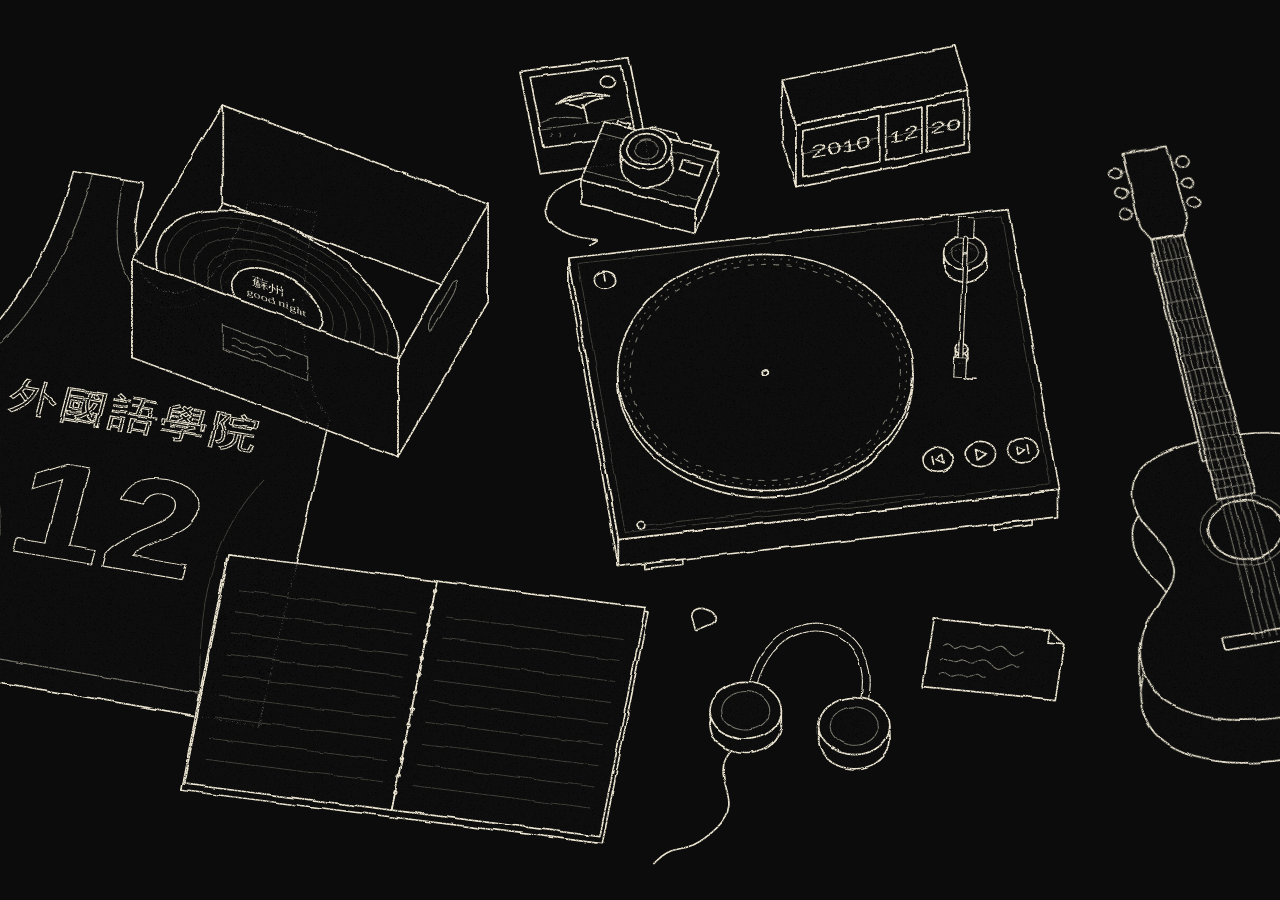
==== index.html @ b19bca1e "First working version of the Old Songs player Line-drawn desk scene (chalk style) with a turntable, " ====
<!doctype html>
<html lang="zh-Hant">
<head>
<meta charset="utf-8">
<meta name="viewport" content="width=device-width, initial-scale=1, viewport-fit=cover">
<meta name="theme-color" content="#0B0C0B">
<title>舊歌</title>
<link rel="icon" href="data:,">
<link rel="stylesheet" href="css/style.css">
</head>
<body>
<main id="stage"></main>
<audio id="audio" preload="metadata" playsinline></audio>
<script type="module" src="js/app.js"></script>
</body>
</html>
---- css/style.css ----
/* 手寫字體的位置：字體選定後，把檔案放到 fonts/handwriting.woff2，
   再把下面這段的註解拿掉。在那之前用系統裡的楷體，樣子和設計稿不同。

@font-face {
  font-family: "Handwriting";
  src: url("../fonts/handwriting.woff2") format("woff2");
  font-display: swap;
}
*/

:root {
  --bg: #0B0C0B;
  --ink: #EDE6D3;
  --hand: "Handwriting", "Iansui", "Kaiti TC", "BiauKai", "STKaiti", "DFKai-SB", "KaiTi", cursive;
}

* { box-sizing: border-box; }

html, body {
  margin: 0;
  height: 100%;
  background: var(--bg);
  color: var(--ink);
  overflow: hidden;
  overscroll-behavior: none;
}

#stage {
  position: fixed;
  inset: 0;
  display: flex;
  align-items: center;
  justify-content: center;
}

.layer {
  position: absolute;
  inset: 0;
  width: 100%;
  height: 100%;
  display: block;
  overflow: hidden;
  touch-action: none;
  user-select: none;
  -webkit-user-select: none;
  -webkit-tap-highlight-color: transparent;
  font-family: var(--hand);
  will-change: transform;   /* 每一層各自合成，互不牽連 */
}

.layer * { vector-effect: non-scaling-stroke; }

/* 上面幾層只是疊上去的畫，不擋住下面的操作；手機上的按鈕和進度線例外 */
#layer-text, #layer-rec, #layer-top { pointer-events: none; }
#layer-top .btn, #layer-top .seek { pointer-events: auto; }

/* 線條的幾種筆觸 */
.s { fill: var(--bg); stroke: var(--ink); stroke-width: var(--w, 1.7); stroke-linejoin: round; stroke-linecap: round; }
.l { fill: none; stroke: var(--ink); stroke-width: var(--w, 1.7); stroke-linejoin: round; stroke-linecap: round; }
.f { fill: none; stroke: var(--ink); stroke-width: var(--wf, 1.1); stroke-linecap: round; opacity: .5; }
.g { fill: none; stroke: var(--ink); stroke-width: 1; opacity: .24; }
.to { fill: none; stroke: var(--ink); stroke-linecap: round; }
.ti { fill: none; stroke: var(--bg); stroke-linecap: round; }
.bo { fill: none; stroke: var(--ink); stroke-linecap: butt; }
.bi { fill: none; stroke: var(--bg); stroke-linecap: butt; }
.dot { fill: var(--ink); stroke: none; }
.tx { fill: var(--ink); stroke: none; font-family: var(--hand); }
.ot { fill: none; stroke: var(--ink); stroke-width: 1.2; font-family: var(--hand); }
.nb { fill: none; stroke: var(--ink); stroke-width: 1.2; font-family: "Arial Narrow", "Helvetica Neue", Arial, sans-serif; font-weight: 700; }
.dg { fill: var(--ink); stroke: none; font-family: "Helvetica Neue", "Arial Narrow", Arial, sans-serif; font-weight: 200; }
.hit { fill: transparent; stroke: none; }

.mobile { --w: 1.35; --wf: .9; }

/* 轉盤上的唱片 */
.spin { animation: spin 1.8s linear infinite; animation-play-state: paused; }
.is-playing .spin { animation-play-state: running; }
@keyframes spin { to { transform: rotate(360deg); } }

/* 唱臂 */
#arm { transition: transform .9s cubic-bezier(.4, 0, .2, 1); }
#arm.track { transition: transform .4s linear; }

/* 盒子裡的唱片 */
.rec { cursor: grab; }
.rec .lift { transition: transform .28s cubic-bezier(.3, .7, .3, 1); }
.rec.up .lift { transform: translate(0, -200px); }
.rec.peek .lift { transform: translate(0, -34px); }
.dragging, .dragging .rec { cursor: grabbing; }

/* 按鈕和進度線 */
.btn { cursor: pointer; outline: none; }
.btn:hover .ring, .btn:focus-visible .ring { stroke-width: 2.6; }
.seek { cursor: pointer; }

/* 筆記本上的歌詞 */
.ly { fill: var(--ink); font-family: var(--hand); opacity: 0; transition: opacity .5s ease; }
.ly.on { opacity: 1; }
.ly.past { opacity: .4; }

.dim { opacity: .28; }

@media (prefers-reduced-motion: reduce) {
  .spin { animation: none; }
  .rec .lift, #arm { transition: none; }
}
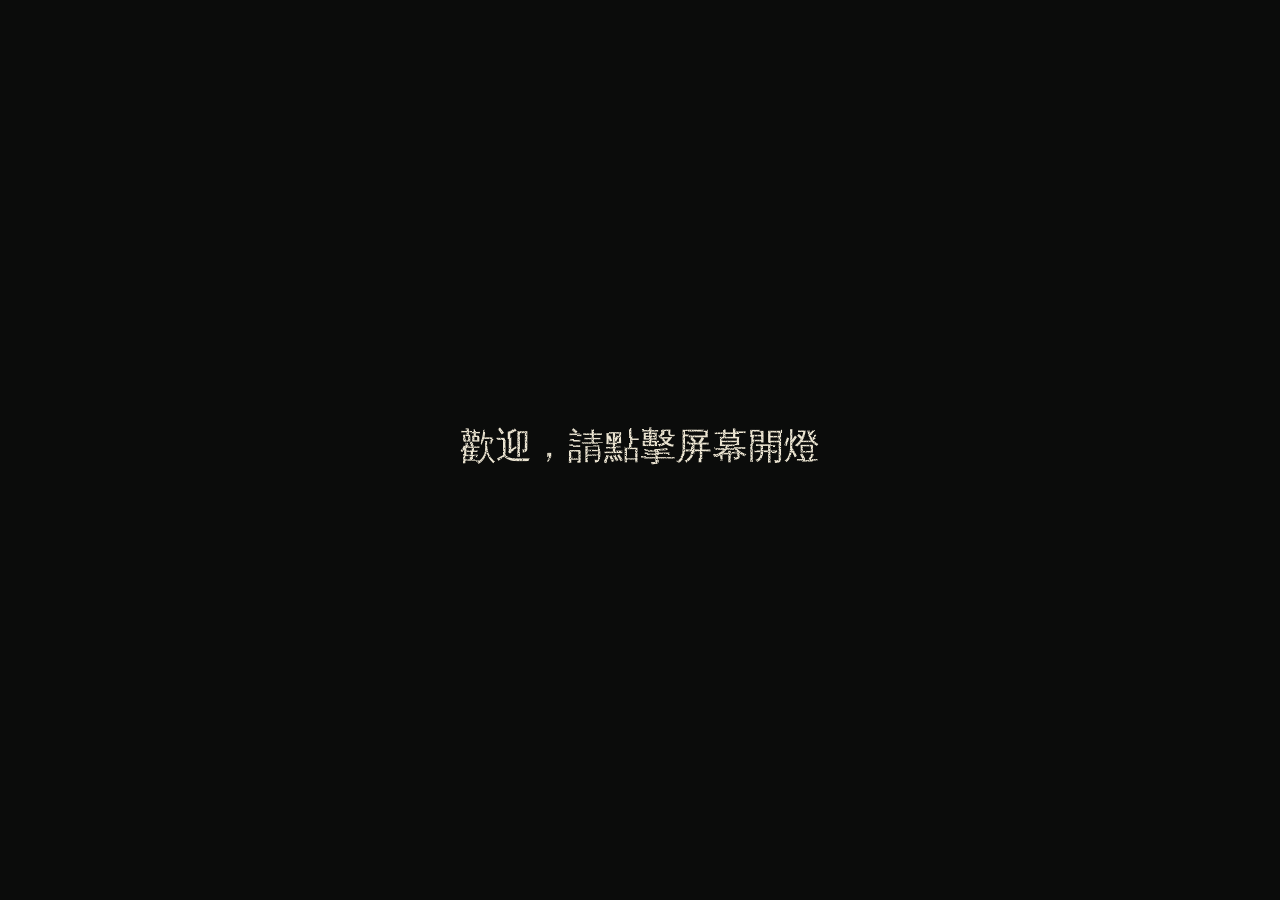
==== commit 143fef34: "Add a desk lamp, a dark welcome screen and a lights-off player view The page opens dark with a swayi" ====
--- a/index.html
+++ b/index.html
@@ -9,7 +9,34 @@
 <link rel="stylesheet" href="css/style.css">
 </head>
 <body>
-<main id="stage"></main>
+<!-- 粉筆線條的濾鏡，整個頁面共用 -->
+<svg id="defs" width="0" height="0" aria-hidden="true" focusable="false"><defs></defs></svg>
+
+<main id="stage" class="light-off">
+  <!-- 桌面：由 js/app.js 畫出來 -->
+  <div id="desk"></div>
+
+  <!-- 還沒開燈時 -->
+  <div id="welcome">
+    <svg viewBox="0 0 600 200" role="img" aria-label="歡迎，請點擊屏幕開燈">
+      <g class="chalk boil"><text class="tx" x="300" y="108" text-anchor="middle" font-size="34">歡迎，請點擊屏幕開燈</text></g>
+    </svg>
+  </div>
+
+  <!-- 關燈後的播放器 -->
+  <section id="player" aria-hidden="true" aria-label="播放器">
+    <button class="p-x" type="button" data-act="close" aria-label="回到桌面">
+      <svg viewBox="0 0 44 44" aria-hidden="true"><g class="chalk boil"><path class="l" d="M13,13 L31,31 M31,13 L13,31"></path></g></svg>
+    </button>
+    <header class="p-head">
+      <h1 id="p-title"></h1>
+      <p id="p-credits"></p>
+    </header>
+    <div id="p-lyrics"></div>
+    <svg id="p-controls" viewBox="0 0 320 124" role="group" aria-label="播放控制"></svg>
+  </section>
+</main>
+
 <audio id="audio" preload="metadata" playsinline></audio>
 <script type="module" src="js/app.js"></script>
 </body>
--- a/css/style.css
+++ b/css/style.css
@@ -50,9 +50,9 @@
 
 .layer * { vector-effect: non-scaling-stroke; }
 
-/* 上面幾層只是疊上去的畫，不擋住下面的操作；手機上的按鈕和進度線例外 */
-#layer-text, #layer-rec, #layer-top { pointer-events: none; }
-#layer-top .btn, #layer-top .seek { pointer-events: auto; }
+/* 上面幾層只是疊上去的畫，不擋住下面的操作；手機上的按鈕、進度線和檯燈例外 */
+#layer-text, #layer-rec, #layer-top, #layer-shade, #layer-lamp { pointer-events: none; }
+#layer-top .btn, #layer-top .seek, #layer-lamp .btn { pointer-events: auto; }
 
 /* 線條的幾種筆觸 */
 .s { fill: var(--bg); stroke: var(--ink); stroke-width: var(--w, 1.7); stroke-linejoin: round; stroke-linecap: round; }
@@ -91,7 +91,9 @@
 /* 按鈕和進度線 */
 .btn { cursor: pointer; outline: none; }
 .btn:hover .ring, .btn:focus-visible .ring { stroke-width: 2.6; }
-.seek { cursor: pointer; }
+/* 進度線不要瀏覽器預設的方框；用鍵盤選到它時，改成把圓點加粗來示意 */
+.seek { cursor: pointer; outline: none; }
+.seek:focus-visible .seek-knob { stroke-width: 3; }
 
 /* 筆記本上的歌詞 */
 .ly { fill: var(--ink); font-family: var(--hand); opacity: 0; transition: opacity .5s ease; }
@@ -104,3 +106,134 @@
   .spin { animation: none; }
   .rec .lift, #arm { transition: none; }
 }
+
+/* ---------- 開燈、關燈 ---------- */
+
+#desk {
+  position: absolute;
+  inset: 0;
+  opacity: 1;
+  visibility: visible;
+  transition: opacity 1.1s ease, visibility 0s;
+}
+.light-off #desk, .mode-player #desk {
+  opacity: 0;
+  visibility: hidden;
+  transition: opacity .5s ease, visibility 0s linear .5s;
+}
+/* 剛開燈的那一下：閃兩下才亮穩 */
+.just-lit #desk { animation: lit 1.1s ease-out; }
+@keyframes lit {
+  0% { opacity: 0; }
+  8% { opacity: .75; }
+  14% { opacity: .12; }
+  30% { opacity: .9; }
+  38% { opacity: .55; }
+  100% { opacity: 1; }
+}
+
+#obj-notebook { cursor: pointer; }
+
+#welcome {
+  position: absolute;
+  inset: 0;
+  display: flex;
+  align-items: center;
+  justify-content: center;
+  cursor: pointer;
+  transition: opacity .4s ease, visibility 0s;
+}
+#welcome svg {
+  width: min(86vw, 640px);
+  height: auto;
+  overflow: visible;
+  font-family: var(--hand);
+  animation: sway 3.4s ease-in-out infinite alternate;
+}
+.light-on #welcome, .mode-player #welcome {
+  opacity: 0;
+  visibility: hidden;
+  pointer-events: none;
+  transition: opacity .4s ease, visibility 0s linear .4s;
+}
+@keyframes sway {
+  from { transform: translate(-3px, 2px) rotate(-1.4deg); }
+  to { transform: translate(3px, -2px) rotate(1.2deg); }
+}
+
+/* ---------- 關燈後的播放器 ---------- */
+
+#player {
+  position: absolute;
+  inset: 0;
+  display: flex;
+  flex-direction: column;
+  align-items: center;
+  gap: 12px;
+  padding: max(20px, env(safe-area-inset-top)) 20px max(20px, env(safe-area-inset-bottom));
+  font-family: var(--hand);
+  opacity: 0;
+  visibility: hidden;
+  pointer-events: none;
+  transition: opacity .5s ease, visibility 0s linear .5s;
+}
+.mode-player #player {
+  opacity: 1;
+  visibility: visible;
+  pointer-events: auto;
+  transition: opacity .7s ease .2s, visibility 0s;
+}
+#player * { vector-effect: non-scaling-stroke; }
+
+.p-x {
+  position: absolute;
+  top: max(12px, env(safe-area-inset-top));
+  right: 12px;
+  width: 52px;
+  height: 52px;
+  padding: 0;
+  border: 0;
+  background: none;
+  color: var(--ink);
+  cursor: pointer;
+}
+.p-x svg { width: 100%; height: 100%; display: block; }
+.p-x:hover .l, .p-x:focus-visible .l { stroke-width: 2.8; }
+.p-x:focus { outline: none; }
+
+.p-head { text-align: center; margin-top: 34px; padding: 0 44px; }
+#p-title { margin: 0; font-size: clamp(26px, 4.2vw, 40px); font-weight: 400; line-height: 1.3; }
+#p-credits { margin: 6px 0 0; font-size: 15px; opacity: .55; }
+
+#p-lyrics {
+  position: relative;   /* 讓每一句的位置以這個捲動區為準，才能把正在唱的那句捲到正中間 */
+  flex: 1 1 auto;
+  width: min(100%, 560px);
+  min-height: 0;
+  overflow-y: auto;
+  padding: 30vh 0;
+  text-align: center;
+  scrollbar-width: none;
+  -webkit-mask-image: linear-gradient(to bottom, transparent 0, #000 22%, #000 78%, transparent 100%);
+  mask-image: linear-gradient(to bottom, transparent 0, #000 22%, #000 78%, transparent 100%);
+}
+#p-lyrics::-webkit-scrollbar { display: none; }
+.pl {
+  margin: 0;
+  padding: 7px 8px;
+  font-size: clamp(19px, 2.4vw, 23px);
+  line-height: 1.5;
+  opacity: .28;
+  cursor: pointer;
+  transition: opacity .4s ease, transform .4s ease;
+}
+.pl.past { opacity: .45; }
+.pl.now { opacity: 1; transform: scale(1.12); }
+.p-empty { opacity: .4; font-size: 17px; padding-top: 8px; }
+
+#p-controls { flex: 0 0 auto; width: min(100%, 340px); height: auto; overflow: visible; }
+
+@media (prefers-reduced-motion: reduce) {
+  #welcome svg, .just-lit #desk { animation: none; }
+  .pl { transition: none; }
+}
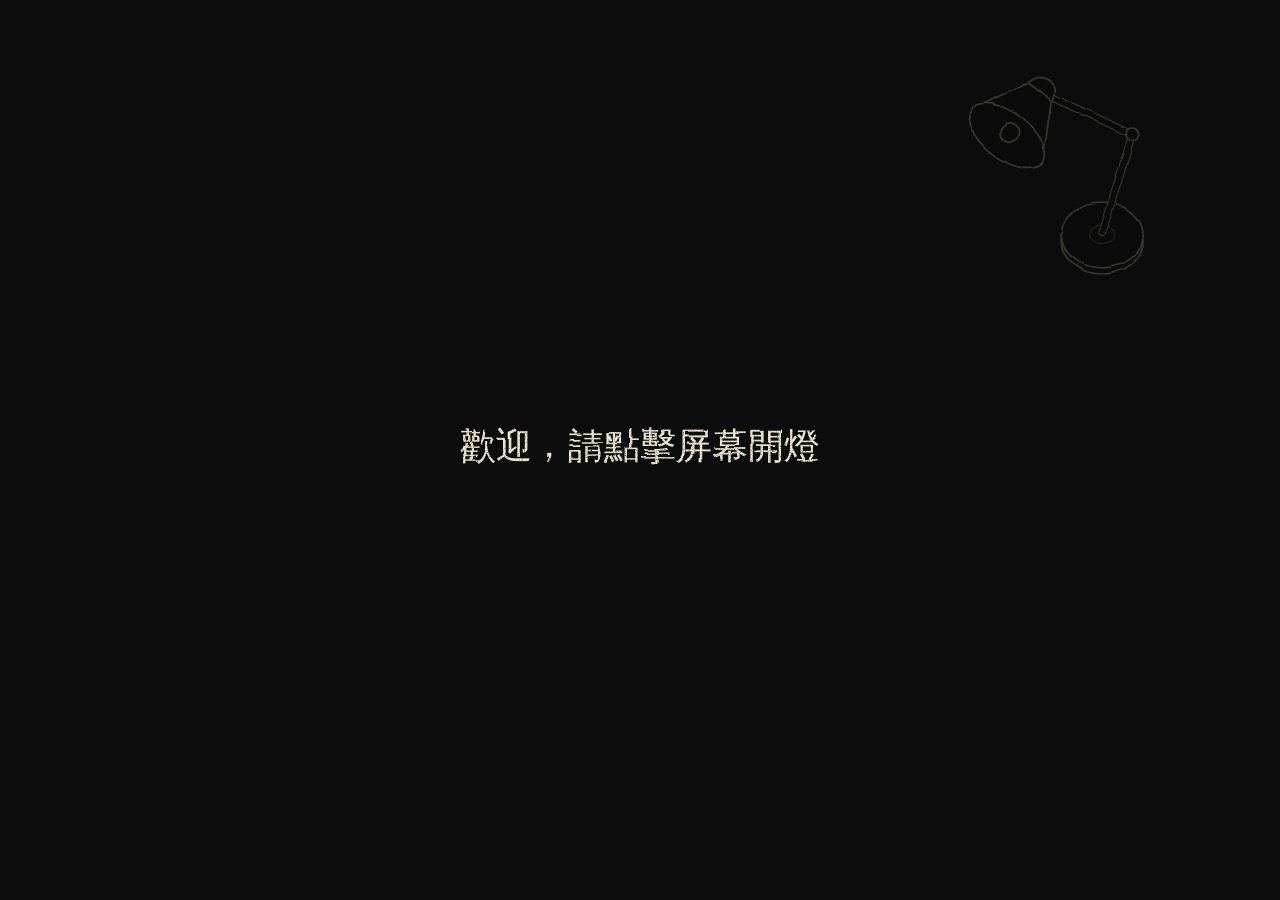
==== commit 30484cf0: "Name the site 未完工的夏天2010-2013 The name is used for the page title, the share title and the lock-scre" ====
--- a/index.html
+++ b/index.html
@@ -4,7 +4,9 @@
 <meta charset="utf-8">
 <meta name="viewport" content="width=device-width, initial-scale=1, viewport-fit=cover">
 <meta name="theme-color" content="#0B0C0B">
-<title>舊歌</title>
+<title>未完工的夏天2010-2013</title>
+<meta property="og:title" content="未完工的夏天2010-2013">
+<meta property="og:type" content="music.album">
 <link rel="icon" href="data:,">
 <link rel="stylesheet" href="css/style.css">
 </head>
--- a/css/style.css
+++ b/css/style.css
@@ -116,11 +116,17 @@
   visibility: visible;
   transition: opacity 1.1s ease, visibility 0s;
 }
-.light-off #desk, .mode-player #desk {
+.mode-player #desk {
   opacity: 0;
   visibility: hidden;
   transition: opacity .5s ease, visibility 0s linear .5s;
 }
+/* 還沒開燈：桌上的東西都看不見，只有檯燈隱約有個輪廓，燈罩口是暗的 */
+#desk .layer { transition: opacity .9s ease; }
+.light-off #desk { pointer-events: none; }
+.light-off #desk .layer { opacity: 0; }
+.light-off #desk #layer-lamp { opacity: .2; }
+.light-off .mouth { fill: var(--bg); fill-opacity: 1; }
 /* 剛開燈的那一下：閃兩下才亮穩 */
 .just-lit #desk { animation: lit 1.1s ease-out; }
 @keyframes lit {
@@ -133,6 +139,14 @@
 }
 
 #obj-notebook { cursor: pointer; }
+
+/* 開燈後幾秒沒有動作：空轉盤上浮出一行字，提示該怎麼做 */
+.tip { opacity: 0; transition: opacity .9s ease; pointer-events: none; }
+.show-hint .tip { opacity: .85; animation: tip 2.4s ease-in-out infinite alternate; }
+@keyframes tip { from { opacity: .5; } to { opacity: .95; } }
+
+/* 燈罩口：亮著的燈 */
+.mouth { fill: #F3DDAE; fill-opacity: .9; }
 
 #welcome {
   position: absolute;
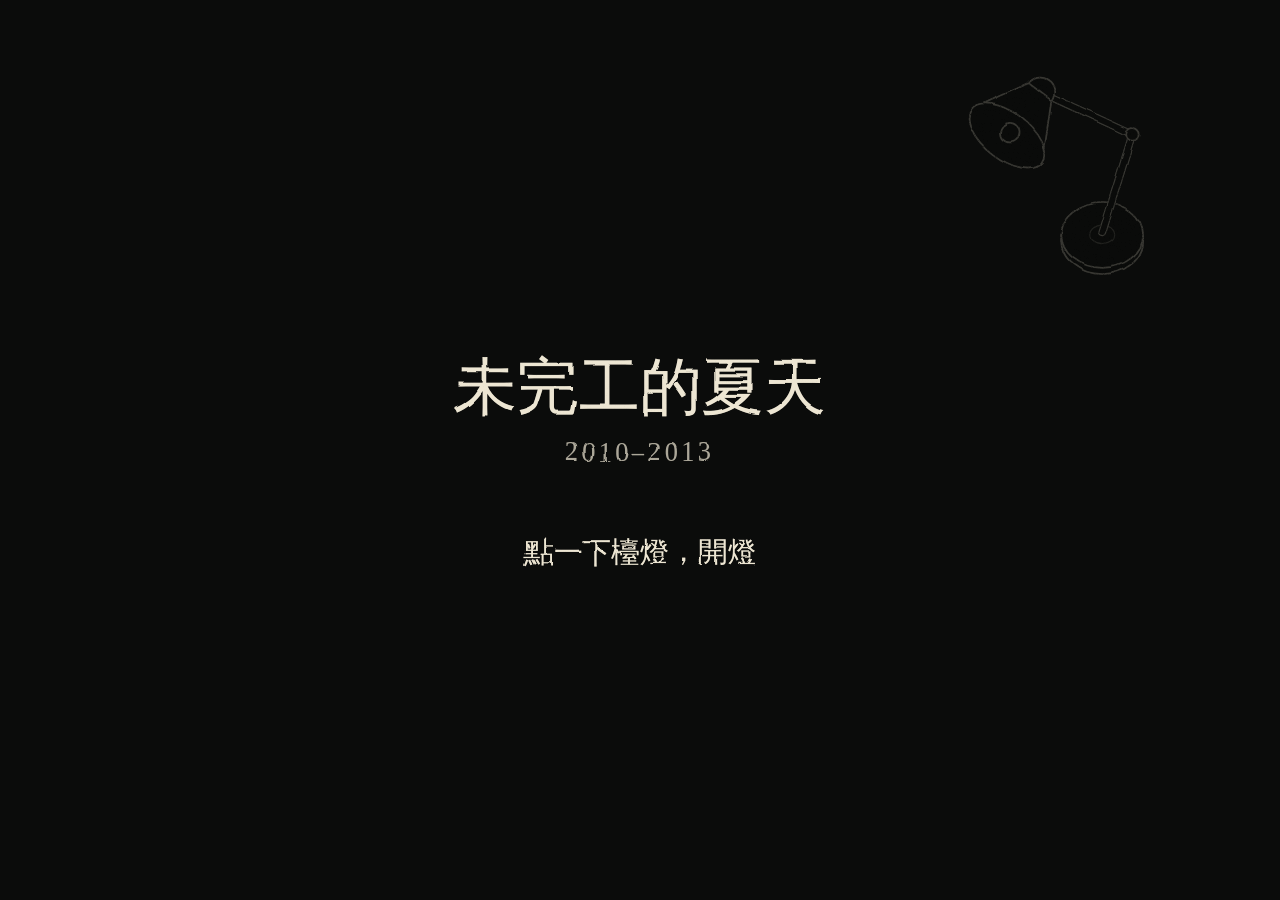
==== commit b7b748bc: "Put the site name on the welcome screen; only the lamp turns the light on The dark screen now reads " ====
--- a/index.html
+++ b/index.html
@@ -20,8 +20,12 @@
 
   <!-- 還沒開燈時 -->
   <div id="welcome">
-    <svg viewBox="0 0 600 200" role="img" aria-label="歡迎，請點擊屏幕開燈">
-      <g class="chalk boil"><text class="tx" x="300" y="108" text-anchor="middle" font-size="34">歡迎，請點擊屏幕開燈</text></g>
+    <svg viewBox="0 0 600 300" role="img" aria-label="未完工的夏天，2010 到 2013。點一下檯燈，開燈。">
+      <g class="chalk boil">
+        <text class="tx" x="300" y="112" text-anchor="middle" font-size="56">未完工的夏天</text>
+        <text class="tx" x="300" y="160" text-anchor="middle" font-size="24" letter-spacing="3" opacity=".6">2010–2013</text>
+      </g>
+      <g class="chalk boil w-prompt"><text class="tx" x="300" y="252" text-anchor="middle" font-size="26">點一下檯燈，開燈</text></g>
     </svg>
   </div>
 
--- a/css/style.css
+++ b/css/style.css
@@ -125,7 +125,9 @@
 #desk .layer { transition: opacity .9s ease; }
 .light-off #desk { pointer-events: none; }
 .light-off #desk .layer { opacity: 0; }
-.light-off #desk #layer-lamp { opacity: .2; }
+.light-off #desk #layer-lamp { opacity: .2; animation: lampwait 2.6s ease-in-out infinite alternate; }
+/* 等人來點的檯燈：輪廓緩緩地明暗，讓人注意到它 */
+@keyframes lampwait { from { opacity: .16; } to { opacity: .42; } }
 .light-off .mouth { fill: var(--bg); fill-opacity: 1; }
 /* 剛開燈的那一下：閃兩下才亮穩 */
 .just-lit #desk { animation: lit 1.1s ease-out; }
@@ -154,14 +156,19 @@
   display: flex;
   align-items: center;
   justify-content: center;
-  cursor: pointer;
+  pointer-events: none;   /* 字不擋住檯燈：只有點檯燈才開燈 */
   transition: opacity .4s ease, visibility 0s;
 }
 #welcome svg {
-  width: min(86vw, 640px);
+  width: min(88vw, 660px);
   height: auto;
   overflow: visible;
   font-family: var(--hand);
+}
+/* 只有提示那一行在晃 */
+.w-prompt {
+  transform-box: fill-box;
+  transform-origin: center;
   animation: sway 3.4s ease-in-out infinite alternate;
 }
 .light-on #welcome, .mode-player #welcome {
@@ -248,6 +255,6 @@
 #p-controls { flex: 0 0 auto; width: min(100%, 340px); height: auto; overflow: visible; }
 
 @media (prefers-reduced-motion: reduce) {
-  #welcome svg, .just-lit #desk { animation: none; }
+  .w-prompt, .just-lit #desk, .light-off #desk #layer-lamp { animation: none; }
   .pl { transition: none; }
 }
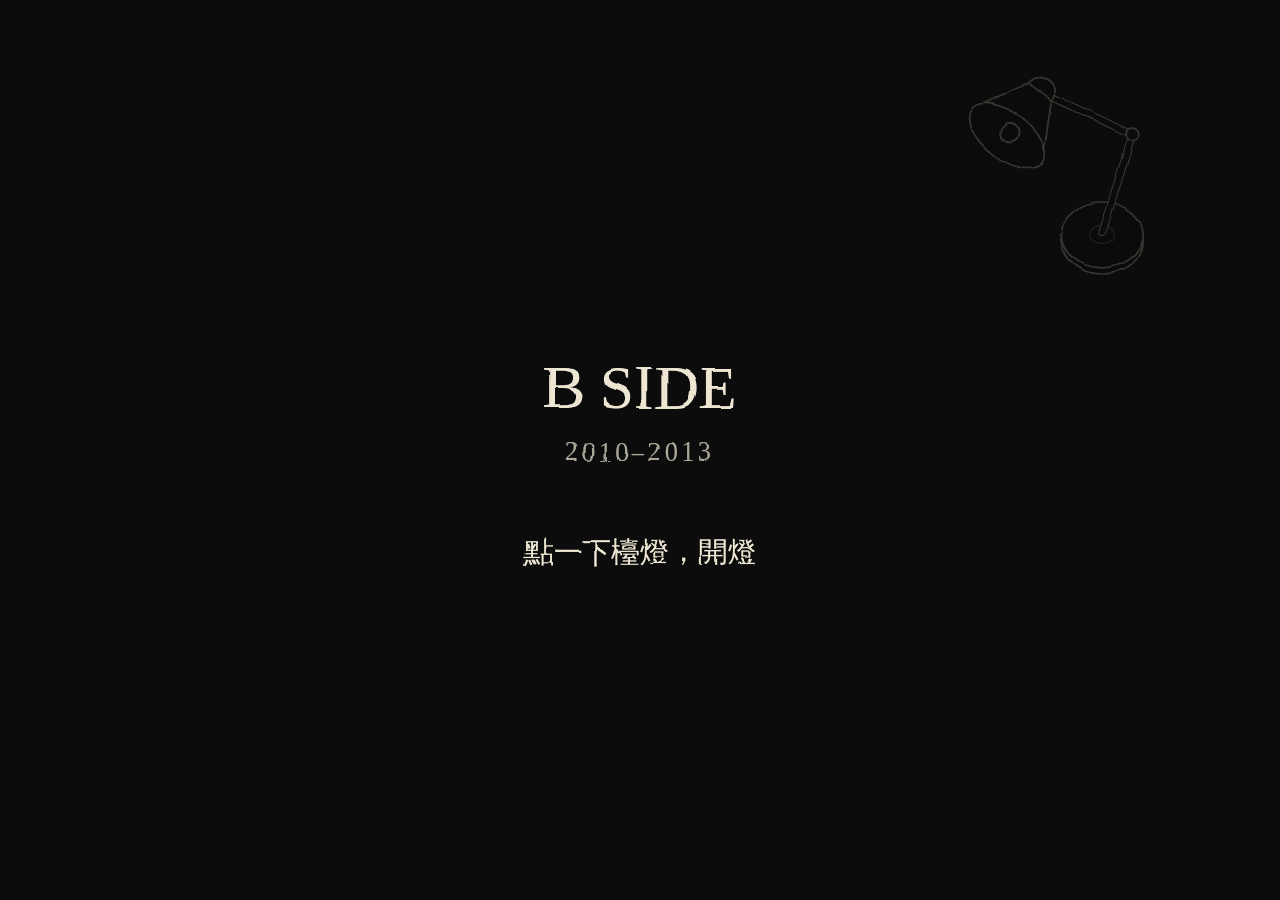
==== commit 5b71c396: "Rename the site to B SIDE The song 未完工的夏天 keeps its name; only the site title changes.  Co-Authored-" ====
--- a/index.html
+++ b/index.html
@@ -4,8 +4,8 @@
 <meta charset="utf-8">
 <meta name="viewport" content="width=device-width, initial-scale=1, viewport-fit=cover">
 <meta name="theme-color" content="#0B0C0B">
-<title>未完工的夏天2010-2013</title>
-<meta property="og:title" content="未完工的夏天2010-2013">
+<title>B SIDE 2010-2013</title>
+<meta property="og:title" content="B SIDE 2010-2013">
 <meta property="og:type" content="music.album">
 <link rel="icon" href="data:,">
 <link rel="stylesheet" href="css/style.css">
@@ -20,9 +20,9 @@
 
   <!-- 還沒開燈時 -->
   <div id="welcome">
-    <svg viewBox="0 0 600 300" role="img" aria-label="未完工的夏天，2010 到 2013。點一下檯燈，開燈。">
+    <svg viewBox="0 0 600 300" role="img" aria-label="B SIDE，2010 到 2013。點一下檯燈，開燈。">
       <g class="chalk boil">
-        <text class="tx" x="300" y="112" text-anchor="middle" font-size="56">未完工的夏天</text>
+        <text class="tx" x="300" y="112" text-anchor="middle" font-size="56">B SIDE</text>
         <text class="tx" x="300" y="160" text-anchor="middle" font-size="24" letter-spacing="3" opacity=".6">2010–2013</text>
       </g>
       <g class="chalk boil w-prompt"><text class="tx" x="300" y="252" text-anchor="middle" font-size="26">點一下檯燈，開燈</text></g>
--- a/css/style.css
+++ b/css/style.css
@@ -101,6 +101,11 @@
 .ly.past { opacity: .4; }
 
 .dim { opacity: .28; }
+
+/* 手機挑歌時的兩個箭頭：平常不顯示；翻到頭的那一邊變淡、點不了 */
+#browse-nav { display: none; }
+.browsing #browse-nav { display: inline; }
+.btn.off { opacity: .22; pointer-events: none; }
 
 @media (prefers-reduced-motion: reduce) {
   .spin { animation: none; }
@@ -147,6 +152,10 @@
 .show-hint .tip { opacity: .85; animation: tip 2.4s ease-in-out infinite alternate; }
 @keyframes tip { from { opacity: .5; } to { opacity: .95; } }
 
+/* 第一首歌開始後，筆記本右頁最下面一行短暫出現的提示：點這裡可以換成播放器 */
+.tip2 { opacity: 0; transition: opacity 1.2s ease; pointer-events: none; }
+.show-nbtip .tip2 { opacity: .8; }
+
 /* 燈罩口：亮著的燈 */
 .mouth { fill: #F3DDAE; fill-opacity: .9; }
 
